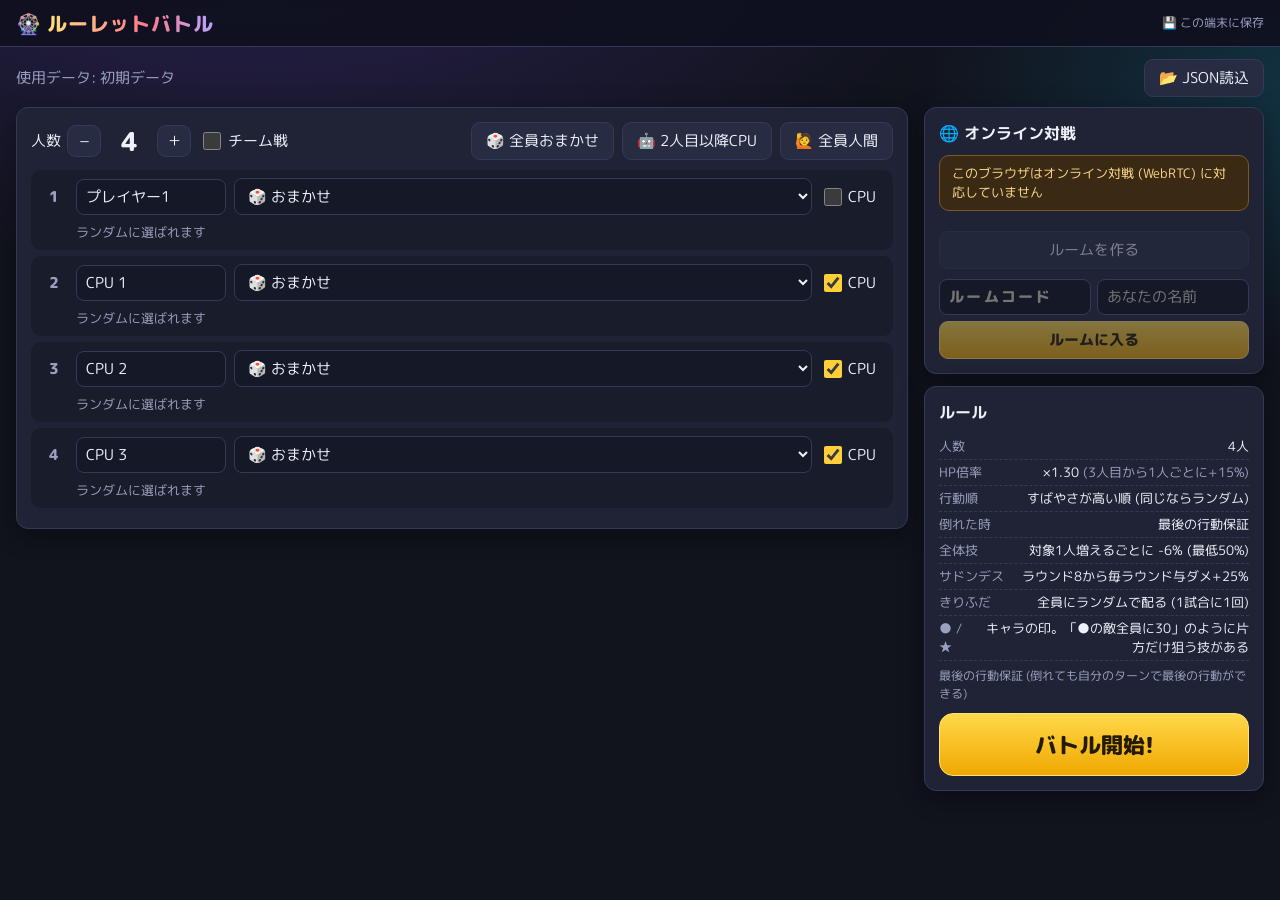
==== index.html @ 2f249129 "Deploy roulette battle site Co-Authored-By: Claude Opus 5.5 <noreply@anthropic.com>" ====
<!doctype html>
<html lang="ja">
<head>
<meta charset="utf-8">
<meta name="viewport" content="width=device-width, initial-scale=1, viewport-fit=cover">
<meta name="theme-color" content="#11131d">
<title>ルーレットバトル</title>
<link rel="stylesheet" href="css/style.css?v=4">
</head>
<body>
<!-- BUILD:HEAD-START -->
<header class="app-head" id="appHead">
  <div class="brand">🎡 <span class="title">ルーレットバトル</span></div>
  <span class="sync" id="syncInd"></span>
</header>
<!-- BUILD:HEAD-END -->

<!-- BUILD:APP-START -->
<div id="playApp">
<div class="wrap">

  <section id="setup">
    <div class="setup-head">
      <span id="dataInfo" class="dim"></span>
      <div class="grow"></div>
      <button type="button" id="importBtn">📂 JSON読込</button>
      <input id="importFile" type="file" accept=".json,application/json" hidden>
    </div>
    <div id="dataWarn" class="warn-box" hidden></div>
    <div class="setup-grid">
      <div class="panel setup-players">
        <div class="row setup-tools">
          <div class="count-ctl">
            <span>人数</span>
            <button type="button" class="icon" id="cntMinus" aria-label="人数を減らす">−</button>
            <span class="n" id="cntN">4</span>
            <button type="button" class="icon" id="cntPlus" aria-label="人数を増やす">＋</button>
          </div>
          <label class="row" style="gap:4px"><input type="checkbox" id="teamMode"> チーム戦</label>
          <div class="grow"></div>
          <button type="button" id="allRandom">🎲 全員おまかせ</button>
          <button type="button" id="allCpu">🤖 2人目以降CPU</button>
          <button type="button" id="allHuman">🙋 全員人間</button>
        </div>
        <div id="prows"></div>
      </div>
      <div class="setup-side">
        <div class="panel online-panel" id="onlinePanel"></div>
        <div class="panel side-box">
          <h3>ルール</h3>
          <div id="ruleInfo"></div>
          <button type="button" class="primary big-start" id="startBtn">バトル開始!</button>
        </div>
      </div>
    </div>
    <div class="mobile-start"><button type="button" class="primary" id="startBtn2">バトル開始!</button></div>
  </section>

  <section id="lobby" hidden>
    <div class="panel lobby-panel">
      <div id="lobbyBody"></div>
      <div class="row" style="margin-top:14px"><button type="button" class="danger" id="leaveBtn">ルームから退出</button></div>
    </div>
  </section>

  <section id="battle" hidden>
    <div class="topbar">
      <div class="round" id="roundLbl">ラウンド 1</div>
      <div class="ctrls">
        <select id="speedSel" title="演出の速さ" aria-label="演出の速さ">
          <option value="normal">ふつう</option>
          <option value="fast">はやい</option>
          <option value="turbo">さいそく</option>
        </select>
        <button type="button" class="icon" id="soundBtn" title="効果音">🔊</button>
        <button type="button" class="icon" id="pauseBtn" title="CPUの自動進行を一時停止">⏸</button>
        <button type="button" id="quitBtn">終了</button>
      </div>
      <div class="order-strip" id="orderStrip"></div>
    </div>
    <div class="battle">
      <div class="board" id="board"></div>
      <div class="side">
        <div class="panel turn-panel" id="turnPanel">
          <div class="turn-head" id="turnHead"></div>
          <div class="wheel-title" id="wheelTitle"></div>
          <div class="wheel-box">
            <canvas id="wheel"></canvas>
            <div class="result-banner" id="banner"></div>
          </div>
          <div class="prompt" id="prompt"></div>
          <div class="target-bar" id="targetBar"></div>
          <div class="row spin-row">
            <button type="button" class="primary spin-btn" id="spinBtn" disabled>スピン!</button>
            <button type="button" class="item-btn" id="itemBtn" hidden>🃏 きりふだを使う</button>
          </div>
        </div>
        <details class="panel log-wrap" id="logWrap" open>
          <summary>バトルログ</summary>
          <div class="logbox" id="log"></div>
        </details>
      </div>
    </div>
  </section>

  <section id="result" hidden>
    <div class="panel result">
      <div style="font-size:60px" id="resIcon">🏆</div>
      <h2 class="title" id="resTitle"></h2>
      <div id="resRank" style="max-width:760px;margin:0 auto"></div>
      <div class="row" style="justify-content:center;margin-top:18px">
        <button type="button" class="primary" id="againBtn">同じメンバーでもう一度</button>
        <button type="button" id="backBtn">セットアップに戻る</button>
        <button type="button" id="showLogBtn">ログを見る</button>
        <span class="dim" id="guestWait" hidden>ホストが次のバトルを始めるのを待っています…</span>
        <button type="button" class="danger" id="leaveBtn2" hidden>ルームから退出</button>
      </div>
    </div>
  </section>
</div>
<div id="modal" class="modal-bg" hidden></div>
</div>
<!-- BUILD:APP-END -->

<!-- BUILD:SCRIPTS-START -->
<script src="js/default-data.js?v=4"></script>
<script src="js/engine.js?v=4"></script>
<script src="js/store.js?v=4"></script>
<script src="js/ui.js?v=4"></script>
<script src="js/wheel.js?v=4"></script>
<script src="js/net.js?v=4"></script>
<script src="js/game.js?v=4"></script>
<script src="js/app.js?v=4"></script>
<!-- BUILD:SCRIPTS-END -->
</body>
</html>
---- css/style.css ----
@import url('https://fonts.googleapis.com/css2?family=M+PLUS+Rounded+1c:wght@400;700;800&display=swap');

/* レイアウト: 上に切替ヘッダ、PC は盤面+ルーレットの2列、スマホは1列 (ルーレットが上)。
   夜のゲームセンターのような暗い単一テーマ */
:root {
  --bg: #11131d;
  --bg2: #191c2a;
  --panel: #1f2335;
  --panel2: #272c42;
  --line: #34395a;
  --text: #eef0fa;
  --dim: #9aa0bf;
  --accent: #ffcf3a;
  --accent-ink: #231a00;
  --accent2: #ff4d6d;
  --good: #5fd38a;
  --bad: #ff6b6b;
  --blue: #5aa9f0;
  --gold-text: #ffe07a;
  --radius: 12px;
  --shadow: 0 6px 24px rgba(0, 0, 0, .35);
  --font: 'M PLUS Rounded 1c', 'Hiragino Maru Gothic ProN', 'Hiragino Sans', 'Meiryo', sans-serif;
  --gutter: 16px;
  color-scheme: dark;
}
* { box-sizing: border-box; }
[hidden] { display: none !important; }
html, body { margin: 0; }
body {
  background: radial-gradient(1200px 600px at 20% -10%, #2a2150 0%, transparent 60%), radial-gradient(900px 500px at 110% 10%, #123a4a 0%, transparent 55%), var(--bg);
  background-color: var(--bg);
  background-attachment: fixed;
  color: var(--text);
  font-family: var(--font);
  font-size: 15px;
  min-height: 100vh;
  overflow-x: hidden;
  -webkit-tap-highlight-color: transparent;
  touch-action: manipulation;
}
a { color: var(--accent); }
button, input, select, textarea { font: inherit; color: inherit; }
button {
  background: var(--panel2); border: 1px solid var(--line); border-radius: 9px; padding: 7px 14px;
  cursor: pointer; transition: transform .08s, background .15s, border-color .15s; touch-action: manipulation;
}
button:hover:not(:disabled) { background: #323858; border-color: #4a5180; }
button:active:not(:disabled) { transform: translateY(1px); }
button:disabled { opacity: .45; cursor: not-allowed; }
button:focus-visible, input:focus-visible, select:focus-visible, textarea:focus-visible, summary:focus-visible { outline: 2px solid var(--accent); outline-offset: 2px; }
button.primary { background: linear-gradient(180deg, #ffd84a, #f0a800); color: var(--accent-ink); border-color: #ffe27a; font-weight: 800; }
button.primary:hover:not(:disabled) { background: linear-gradient(180deg, #ffe16d, #ffb81f); }
button.danger { background: #4a1f2a; border-color: #7a3040; }
button.small { padding: 3px 9px; font-size: 13px; }
button.icon { padding: 4px 8px; min-width: 34px; }
input[type=text], input[type=number], input:not([type]), select, textarea {
  background: #151827; border: 1px solid var(--line); border-radius: 8px; padding: 6px 9px; min-width: 0; max-width: 100%;
}
input[type=number] { width: 80px; }
input[type=checkbox] { width: 18px; height: 18px; accent-color: var(--accent); vertical-align: middle; }
label { cursor: pointer; }
summary { cursor: pointer; }

.wrap { max-width: 1400px; margin: 0 auto; padding: 12px var(--gutter) 16px; }
.title {
  font-weight: 800; letter-spacing: .04em; margin: 0; text-wrap: balance;
  background: linear-gradient(90deg, #ffe07a, #ff7a8a 60%, #b9a2ff); -webkit-background-clip: text; background-clip: text; color: transparent;
}
.panel { background: var(--panel); border: 1px solid var(--line); border-radius: var(--radius); box-shadow: var(--shadow); }
.dim { color: var(--dim); }
.row { display: flex; gap: 8px; align-items: center; flex-wrap: wrap; }
.grow { flex: 1; }
.badge {
  display: inline-flex; align-items: center; gap: 3px; padding: 1px 7px; border-radius: 999px; font-size: 12px; font-weight: 700;
  background: #2d3250; border: 1px solid rgba(255, 255, 255, .12); white-space: nowrap;
}
.warn-box { background: #3a2a14; border: 1px solid #7a5a20; color: #ffd98a; border-radius: 10px; padding: 8px 12px; font-size: 13px; margin-bottom: 10px; }
.warn-box ul { margin: 4px 0 0; padding-left: 18px; }
.ico { font-size: 28px; line-height: 1; display: inline-block; width: 36px; text-align: center; flex: none; }
img.ico { width: 36px; height: 36px; object-fit: cover; border-radius: 8px; }
.ico.big { font-size: 52px; width: 60px; }
img.ico.big { width: 60px; height: 60px; }
.ico.huge { font-size: 70px; width: 90px; }
img.ico.huge { width: 90px; height: 90px; }
.marks { font-size: 13px; white-space: nowrap; display: inline-flex; gap: 2px; align-items: center; }
.marks .dot { color: #7fd8ff; font-weight: 800; }
.marks .star { color: #ffd84a; font-weight: 800; }
.marks .spd { color: var(--dim); font-size: 11px; }
.auto-desc { color: var(--gold-text); font-size: 12px; }
.scroll-x { overflow-x: auto; max-width: 100%; }

/* ========== アプリのヘッダ (あそぶ / つくる) ========== */
.app-head {
  position: sticky; top: env(safe-area-inset-top, 0px); z-index: 20;
  display: flex; align-items: center; gap: 12px; flex-wrap: wrap;
  padding: 8px var(--gutter); background: #0f1120ee; border-bottom: 1px solid var(--line); backdrop-filter: blur(6px);
}
.app-head .brand { font-weight: 800; font-size: 20px; display: flex; align-items: center; gap: 6px; }
.mode-switch { display: flex; background: #151827; border: 1px solid var(--line); border-radius: 12px; padding: 3px; gap: 3px; }
.mode-switch a { border-radius: 9px; padding: 6px 14px; font-weight: 700; color: var(--dim); text-decoration: none; }
.mode-switch a:hover { color: var(--text); }
.mode-switch a.on { background: var(--accent); color: var(--accent-ink); }
.sync { font-size: 12px; color: var(--dim); margin-left: auto; }

/* ========== セットアップ ========== */
.setup-head { display: flex; align-items: center; gap: 10px; flex-wrap: wrap; margin-bottom: 10px; }
.setup-grid { display: grid; grid-template-columns: minmax(0, 1fr) 340px; gap: 16px; align-items: start; }
.setup-players { padding: 14px; min-width: 0; }
.setup-tools { margin-bottom: 10px; }
.prow {
  display: grid; grid-template-columns: 28px minmax(90px, 150px) minmax(150px, 1fr) auto auto; gap: 8px; align-items: center;
  padding: 7px 8px; border-radius: 10px; background: var(--bg2); margin-bottom: 6px; border: 1px solid transparent;
}
.prow .num { font-weight: 800; color: var(--dim); text-align: center; }
.prow .cpuLbl { display: inline-flex; gap: 3px; align-items: center; white-space: nowrap; }
.prow .cinfo { grid-column: 2 / -1; display: flex; gap: 6px; align-items: center; flex-wrap: wrap; font-size: 13px; color: var(--dim); min-width: 0; }
.prow .cinfo .ico { font-size: 22px; width: 26px; }
.prow .cinfo img.ico { width: 26px; height: 26px; }
.prow select.team { width: 96px; }
.setup-side { position: sticky; top: 70px; display: flex; flex-direction: column; gap: 12px; }
.setup-side .panel { padding: 14px; display: flex; flex-direction: column; gap: 10px; }
.setup-side h3 { margin: 0; font-size: 16px; }
.online-panel .row button { flex: 1; }
.join-row { display: grid; grid-template-columns: 1fr 1fr; gap: 6px; }
.join-row #joinCode { text-transform: uppercase; letter-spacing: .15em; font-weight: 800; }
.join-row button { grid-column: 1 / -1; }
.code-big { font-size: 34px; font-weight: 800; letter-spacing: .2em; color: var(--accent); font-variant-numeric: tabular-nums; }
.prow.net { background: #1b2436; border-color: #2f4a70; }
.prow .netname { font-weight: 700; overflow: hidden; text-overflow: ellipsis; white-space: nowrap; }
.prow .csel.dim { font-size: 13px; }
.lobby-panel { padding: 18px; max-width: 760px; margin: 0 auto; }
.lobby-head { display: flex; gap: 16px; align-items: center; flex-wrap: wrap; }
.lobby-list { display: flex; flex-direction: column; gap: 4px; }
.lobby-row { display: flex; gap: 8px; align-items: center; padding: 6px 10px; border-radius: 10px; background: var(--bg2); }
.lobby-row .num { width: 22px; color: var(--dim); font-weight: 800; }
.lobby-row .nm { flex: 1; min-width: 0; overflow: hidden; text-overflow: ellipsis; white-space: nowrap; font-weight: 700; }
.lobby-row.you { border: 1px solid var(--accent); }
.cinfo-wide { display: flex; gap: 6px; align-items: center; flex-wrap: wrap; font-size: 13px; color: var(--dim); }
.you-tag { font-size: 10px; background: var(--accent); color: var(--accent-ink); border-radius: 4px; padding: 0 5px; margin-left: 4px; font-weight: 800; vertical-align: middle; }
.pcard.me { box-shadow: inset 0 0 0 2px #ffcf3a66; }
.rank.me { outline: 2px solid var(--accent); }
.rule-line { font-size: 13px; display: flex; justify-content: space-between; gap: 8px; padding: 3px 0; border-bottom: 1px dashed var(--line); }
.big-start { font-size: 22px; padding: 14px; width: 100%; border-radius: 14px; }
.count-ctl { display: flex; align-items: center; gap: 6px; }
.count-ctl .n { font-size: 26px; font-weight: 800; min-width: 44px; text-align: center; font-variant-numeric: tabular-nums; }
.mobile-start { display: none; }

/* ========== バトル ========== */
.topbar { display: flex; align-items: center; gap: 12px; flex-wrap: wrap; margin-bottom: 12px; }
.topbar .round { font-size: 20px; font-weight: 800; }
.topbar .ctrls { margin-left: auto; order: 2; }
.order-strip { display: flex; gap: 4px; flex-wrap: wrap; flex: 1 1 100%; min-width: 0; order: 3; }
.order-strip .o { padding: 2px 6px; border-radius: 8px; background: var(--panel); border: 1px solid var(--line); font-size: 12px; display: flex; align-items: center; gap: 3px; white-space: nowrap; }
.order-strip .o .ico { font-size: 16px; width: 18px; }
.order-strip .o img.ico { width: 18px; height: 18px; }
.order-strip .o.now { border-color: var(--accent); background: #3c3417; }
.order-strip .o.done { opacity: .45; }
.order-strip .o.downed { border-color: var(--bad); }
.battle { display: grid; grid-template-columns: minmax(0, 1fr) 440px; gap: 14px; align-items: start; }
.board { display: grid; grid-template-columns: repeat(auto-fill, minmax(205px, 1fr)); gap: 10px; min-width: 0; }

.pcard {
  position: relative; padding: 9px 10px 10px; border-radius: 12px; background: var(--panel); border: 2px solid var(--line);
  transition: transform .15s, border-color .15s, box-shadow .15s, opacity .3s; cursor: default; min-width: 0;
}
.pcard .head { display: flex; gap: 8px; align-items: center; padding-right: 26px; }
.pcard .head .ico { font-size: 34px; width: 42px; }
.pcard .head img.ico { width: 42px; height: 42px; }
.pcard .names { min-width: 0; flex: 1; }
.pcard .pname { font-weight: 800; white-space: nowrap; overflow: hidden; text-overflow: ellipsis; }
.pcard .cname { font-size: 12px; color: var(--dim); white-space: nowrap; overflow: hidden; text-overflow: ellipsis; }
.pcard .ord { position: absolute; top: -8px; left: -8px; background: #0f1120; border: 1px solid var(--line); border-radius: 999px; font-size: 11px; padding: 1px 6px; font-weight: 800; }
.pcard .cpu { font-size: 10px; color: var(--dim); border: 1px solid var(--line); border-radius: 4px; padding: 0 4px; margin-left: 4px; }
.pcard .team-tag { font-size: 10px; border-radius: 4px; padding: 0 5px; margin-left: 4px; color: #111; font-weight: 800; }
.pcard .tags { display: flex; gap: 4px; flex-wrap: wrap; margin: 6px 0 4px; align-items: center; }
.pcard .info-btn { position: absolute; top: 6px; right: 6px; padding: 0 7px; font-size: 12px; border-radius: 6px; min-width: 0; }
.hpbar { position: relative; height: 14px; background: #0d0f19; border-radius: 7px; overflow: hidden; border: 1px solid #0a0b12; }
.hpbar .fill { position: absolute; inset: 0 auto 0 0; background: linear-gradient(90deg, #3ed17a, #8af0a8); transition: width .45s ease, background .3s; }
.hpbar .fill.mid { background: linear-gradient(90deg, #e8b400, #ffe07a); }
.hpbar .fill.low { background: linear-gradient(90deg, #e03a3a, #ff8a7a); }
.hpbar .lag { position: absolute; inset: 0 auto 0 0; background: #ff5a5a88; transition: width 1.1s ease .35s; }
.hptext { font-size: 12px; text-align: right; font-weight: 700; margin-top: 2px; font-variant-numeric: tabular-nums; }
.chips { display: flex; gap: 3px; flex-wrap: wrap; margin-top: 4px; min-height: 4px; }
.chip { font-size: 11px; padding: 1px 6px; border-radius: 6px; background: #2b3050; border: 1px solid rgba(255, 255, 255, .1); white-space: nowrap; }
.chip.st { color: #111; font-weight: 800; }
.chip.buff { background: #173a2a; border-color: #2f7a52; color: #9ef0bf; }
.chip.debuff { background: #3d1c24; border-color: #7a3040; color: #ffb0bd; }
.pcard.current { border-color: var(--accent); box-shadow: 0 0 0 3px #ffcf3a44, 0 0 22px #ffcf3a55; transform: translateY(-2px); }
.pcard.targetable { cursor: pointer; border-color: #ff8fa3; }
.pcard.targetable:hover { transform: translateY(-3px); box-shadow: 0 0 16px #ff4d6d77; }
.pcard.targeted { border-color: var(--accent2); box-shadow: 0 0 0 3px #ff4d6d66, 0 0 24px #ff4d6d88; }
.pcard.targeted::after { content: '🎯'; position: absolute; right: 8px; bottom: 6px; font-size: 22px; }
.pcard.downed { border-color: var(--bad); animation: blink 1.1s infinite; }
.pcard.out { opacity: .35; filter: grayscale(.9); }
.pcard.out::before { content: '脱落'; position: absolute; inset: 0; display: grid; place-items: center; font-size: 30px; font-weight: 800; color: #ff8a8a; transform: rotate(-12deg); z-index: 2; }
.pcard.winner { border-color: var(--accent); box-shadow: 0 0 30px #ffcf3a88; }
.pcard.shake { animation: shake .4s; }
.pcard.evolve { animation: evolve 1.2s; }
@keyframes blink { 50% { box-shadow: 0 0 18px #ff4d4d88; } }
@keyframes shake { 20% { transform: translateX(-6px); } 40% { transform: translateX(6px); } 60% { transform: translateX(-4px); } 80% { transform: translateX(3px); } }
@keyframes evolve { 0% { box-shadow: 0 0 0 #8ff0ff; } 30% { box-shadow: 0 0 40px 10px #8ff0ffcc; background: #2a4a5a; } 100% { box-shadow: 0 0 0 #8ff0ff; } }
.floater { position: absolute; left: 50%; top: 30%; transform: translateX(-50%); font-weight: 800; font-size: 26px; pointer-events: none; z-index: 5; text-shadow: 0 2px 0 #000, 0 0 8px #000; animation: floatUp 1.3s ease-out forwards; white-space: nowrap; }
.floater.dmg { color: #ff6b6b; }
.floater.heal { color: #6cf0a0; }
.floater.status, .floater.debuff { color: #ffa8e0; font-size: 18px; }
.floater.buff { color: #9ef0bf; font-size: 18px; }
.floater.guard { color: #8fd0ff; font-size: 20px; }
.floater.ability { color: var(--gold-text); font-size: 16px; }
.floater.ko, .floater.out { color: #ff3a3a; font-size: 30px; }
@keyframes floatUp { 0% { opacity: 0; transform: translate(-50%, 10px) scale(.7); } 15% { opacity: 1; transform: translate(-50%, 0) scale(1.15); } 100% { opacity: 0; transform: translate(-50%, -48px) scale(1); } }

.side { display: flex; flex-direction: column; gap: 12px; position: sticky; top: 12px; min-width: 0; }
.turn-panel { padding: 12px; text-align: center; }
.turn-head { display: flex; align-items: center; gap: 10px; justify-content: center; min-height: 48px; }
.turn-head .ico { font-size: 40px; width: 48px; }
.turn-head img.ico { width: 48px; height: 48px; }
.turn-head .who { font-size: 20px; font-weight: 800; }
.turn-head .sub { font-size: 12px; color: var(--dim); }
.wheel-box { position: relative; width: 100%; max-width: 380px; margin: 8px auto 4px; }
.wheel-box canvas { width: 100%; max-width: 100%; aspect-ratio: 1 / 1; display: block; }
.prompt { min-height: 26px; font-weight: 700; color: var(--accent); }
.wheel-title { min-height: 20px; font-weight: 800; color: var(--gold-text); margin-top: 4px; }
.spin-row { justify-content: center; margin-top: 6px; }
.item-btn { background: linear-gradient(180deg, #5b3fa0, #3b2870); border-color: #8a6ad8; font-weight: 800; }
.item-btn:hover:not(:disabled) { background: linear-gradient(180deg, #6b4fb8, #4b3490); }
.chip.item { background: #3b2870; border-color: #8a6ad8; }
.target-bar { display: flex; gap: 6px; overflow-x: auto; padding: 4px 2px 6px; scroll-snap-type: x proximity; }
.target-bar .tgt { flex: 0 0 auto; display: grid; grid-template-columns: auto minmax(0, 1fr); grid-template-rows: auto auto; column-gap: 6px; align-items: center; padding: 5px 8px; text-align: left; min-width: 120px; max-width: 170px; scroll-snap-align: start; }
.target-bar .tgt .ico { grid-row: 1 / 3; font-size: 24px; width: 28px; }
.target-bar .tgt img.ico { width: 28px; height: 28px; }
.target-bar .tgt .tn { font-size: 13px; font-weight: 700; white-space: nowrap; overflow: hidden; text-overflow: ellipsis; }
.target-bar .tgt .tbar { display: block; height: 5px; background: #0d0f19; border-radius: 3px; overflow: hidden; position: relative; }
.target-bar .tgt .tbar i { position: absolute; inset: 0 auto 0 0; background: var(--good); }
.target-bar .tgt .tp { display: none; }
.target-bar .tgt.on { border-color: var(--accent2); background: #3d1c28; box-shadow: 0 0 0 2px #ff4d6d66; }
.spin-btn { font-size: 22px; padding: 12px 34px; border-radius: 14px; }
.result-banner {
  position: absolute; left: 50%; top: 50%; transform: translate(-50%, -50%) scale(.6); opacity: 0; pointer-events: none;
  background: #0f1120ee; border: 2px solid var(--accent); border-radius: 14px; padding: 10px 18px; min-width: 60%;
  transition: transform .25s cubic-bezier(.2, 1.6, .4, 1), opacity .2s; z-index: 3;
}
.result-banner.show { transform: translate(-50%, -50%) scale(1); opacity: 1; }
.result-banner .mv { font-size: 26px; font-weight: 800; }
.result-banner .kd { font-size: 12px; color: var(--dim); }
.log-wrap { padding: 8px 12px; }
.log-wrap summary { font-weight: 700; color: var(--dim); font-size: 13px; }
.logbox { max-height: 330px; overflow-y: auto; font-size: 13px; line-height: 1.55; margin-top: 6px; }
.logbox .l { white-space: pre-wrap; overflow-wrap: anywhere; }
.logbox .round { color: var(--accent); font-weight: 800; margin-top: 6px; }
.logbox .turn { color: #b9c2ff; font-weight: 700; margin-top: 4px; }
.logbox .act { color: #fff; font-weight: 700; }
.logbox .dmg { color: #ff9a9a; }
.logbox .good { color: #8ff0b4; }
.logbox .bad { color: #ffb0d0; }
.logbox .ko { color: #ff5a5a; font-weight: 800; }
.logbox .ability { color: var(--gold-text); }
.logbox .sys { color: var(--accent); font-weight: 800; }
.ctrls { display: flex; gap: 6px; align-items: center; }

/* モーダル・ダイアログ */
.modal-bg { position: fixed; inset: 0; background: #000a; display: grid; place-items: center; z-index: 50; padding: 16px; padding-top: calc(16px + env(safe-area-inset-top, 0px)); padding-bottom: calc(16px + env(safe-area-inset-bottom, 0px)); }
.dialog-bg { z-index: 80; }
.modal { width: min(720px, 100%); max-height: 88vh; overflow: auto; padding: 18px; position: relative; }
.modal .close { position: absolute; top: 10px; right: 10px; }
.dialog { width: min(440px, 100%); }
.dialog h3 { margin: 0 0 8px; }
.dialog-msg { line-height: 1.6; overflow-wrap: anywhere; }
.dialog-btns { display: flex; justify-content: flex-end; gap: 8px; margin-top: 16px; flex-wrap: wrap; }
.dialog-btns button { min-width: 96px; padding: 9px 16px; }
.cdetail { display: grid; grid-template-columns: 240px minmax(0, 1fr); gap: 16px; }
.cdetail canvas { width: 100%; max-width: 100%; aspect-ratio: 1/1; }
.mh { margin: 12px 0 4px; font-size: 15px; }
.mh:first-child { margin-top: 0; }
.mvlist { margin: 0; padding: 0; list-style: none; font-size: 13px; }
.mvlist li { display: flex; gap: 6px; align-items: flex-start; padding: 4px 0; border-bottom: 1px dashed var(--line); }
.mvlist .mvtxt { min-width: 0; flex: 1; }
.mvlist .sw { width: 12px; height: 12px; border-radius: 3px; flex: none; display: inline-block; border: 1px solid #0005; margin-top: 3px; }
.mvlist .pct { color: var(--dim); font-variant-numeric: tabular-nums; flex: none; }
.toast { position: fixed; bottom: calc(18px + env(safe-area-inset-bottom, 0px)); left: 50%; transform: translateX(-50%); background: #0f1120; border: 1px solid var(--accent); padding: 8px 16px; border-radius: 10px; z-index: 100; box-shadow: var(--shadow); max-width: calc(100% - 32px); }

/* 結果 */
.result { text-align: center; padding: 24px; }
.result h2 { font-size: 36px; margin: 6px 0 16px; }
.rank { display: grid; grid-template-columns: 44px 44px minmax(0, 1fr) auto; gap: 10px; align-items: center; text-align: left; padding: 8px 12px; border-radius: 10px; background: var(--bg2); margin-bottom: 6px; }
.rank .pos { font-size: 22px; font-weight: 800; text-align: center; }
.rank.first { background: linear-gradient(90deg, #4a3a0a, #2a2410); border: 1px solid var(--accent); }
.rank .rn { min-width: 0; }
.rank .stat { font-size: 12px; color: var(--dim); white-space: nowrap; font-variant-numeric: tabular-nums; }

/* ========== エディタ ========== */
.ed-bar { display: flex; align-items: center; gap: 8px; flex-wrap: wrap; padding: 8px var(--gutter); }
.saved-ind { font-size: 12px; color: var(--dim); }
.tabs { display: flex; gap: 4px; padding: 0 var(--gutter); overflow-x: auto; scrollbar-width: thin; }
.tabs button { border-radius: 10px 10px 0 0; border-bottom: none; background: #1a1d2c; white-space: nowrap; flex: none; }
.tabs button.on { background: var(--panel); border-color: var(--accent); color: var(--accent); font-weight: 800; }
.ed-body { display: grid; grid-template-columns: 300px minmax(0, 1fr); gap: 14px; padding: 0 var(--gutter) 40px; }
.ed-body.full { grid-template-columns: minmax(0, 1fr); }
.ed-list { padding: 10px; position: sticky; top: 64px; max-height: calc(100vh - 80px); overflow: auto; align-self: start; }
.list-tools { gap: 4px; margin-bottom: 8px; }
.ed-list .item { display: flex; width: 100%; gap: 6px; align-items: center; padding: 6px 8px; border-radius: 8px; cursor: pointer; border: 1px solid transparent; background: transparent; text-align: left; }
.ed-list .item:hover { background: var(--panel2); }
.ed-list .item.on { background: #3a3420; border-color: var(--accent); }
.ed-list .item .ico { font-size: 20px; width: 24px; }
.ed-list .item img.ico { width: 24px; height: 24px; }
.ed-list .item .nm { flex: 1; min-width: 0; overflow: hidden; text-overflow: ellipsis; white-space: nowrap; }
.ed-list .item .ex { font-size: 12px; white-space: nowrap; }
.ed-list .item .chev { display: none; color: var(--dim); }
.ed-list .item .sw, .sw { width: 12px; height: 12px; border-radius: 3px; flex: none; display: inline-block; }
.ed-form { padding: 16px; min-width: 0; }
.ed-form h2 { margin: 0 0 10px; font-size: 20px; display: flex; align-items: center; gap: 8px; flex-wrap: wrap; }
.m-back { display: none; margin-bottom: 10px; }
.fgrid { display: grid; grid-template-columns: repeat(auto-fill, minmax(200px, 1fr)); gap: 10px 14px; margin-bottom: 12px; }
.f { display: flex; flex-direction: column; gap: 3px; font-size: 13px; min-width: 0; }
.f > span { color: var(--dim); font-size: 12px; }
.f.wide { grid-column: 1 / -1; }
.f.inline { flex-direction: row; align-items: center; gap: 6px; }
.f input[type=number] { width: 100%; }
.f .hint { font-size: 11px; color: var(--dim); }
.colorpick { width: 44px; height: 34px; padding: 0; border: none; background: none; flex: none; }
.img-prev { width: 32px; height: 32px; object-fit: cover; border-radius: 6px; vertical-align: middle; }
.bonus-grid { display: grid; grid-template-columns: repeat(auto-fill, minmax(96px, 1fr)); gap: 6px; }
.bonus-cell { display: flex; flex-direction: column; gap: 2px; font-size: 12px; color: var(--dim); }
.bonus-cell input { width: 100%; }
.sec { border-top: 1px solid var(--line); margin-top: 14px; padding-top: 12px; }
.sec h3 { margin: 0 0 8px; font-size: 15px; display: flex; align-items: center; gap: 8px; flex-wrap: wrap; }
.sec > summary { font-weight: 700; }
.eff { background: var(--bg2); border: 1px solid var(--line); border-radius: 10px; padding: 8px 10px; margin-bottom: 8px; }
.eff .ehead { display: flex; gap: 6px; align-items: center; flex-wrap: wrap; }
.eff .ehead select { max-width: 100%; }
.eff .chance { width: 64px; }
.eff .eparams, .eparams { display: grid; grid-template-columns: repeat(auto-fill, minmax(170px, 1fr)); gap: 6px 10px; margin-top: 8px; }
.eff details { margin-top: 6px; font-size: 13px; }
.eff details summary { color: var(--dim); }
.eff .summary { font-size: 12px; color: var(--gold-text); margin-top: 6px; }
.preset-sel { max-width: 100%; }
.mrows { display: flex; flex-direction: column; gap: 4px; }
.mrow { display: grid; grid-template-columns: 14px minmax(0, 1fr) 70px 80px 52px auto; grid-template-areas: "sw sel w p pct btn"; gap: 6px; align-items: center; font-size: 13px; }
.mrow.mhead { color: var(--dim); font-size: 12px; }
.mrow .c-sw { grid-area: sw; }
.mrow .c-sel { grid-area: sel; min-width: 0; }
.mrow .c-w { grid-area: w; }
.mrow .c-p { grid-area: p; }
.mrow .c-pct { grid-area: pct; font-variant-numeric: tabular-nums; text-align: right; }
.mrow .c-btn { grid-area: btn; display: flex; gap: 2px; }
.mrow .c-sw i { display: block; width: 14px; height: 14px; border-radius: 3px; }
.mrow select { width: 100%; }
.mrow input { width: 100%; }
.mrow .mlbl { display: none; }
.mtable { width: 100%; border-collapse: collapse; font-size: 13px; }
.mtable th, .mtable td { padding: 4px 6px; border-bottom: 1px solid var(--line); text-align: left; white-space: nowrap; }
.mtable th { color: var(--dim); font-weight: 400; font-size: 12px; }
.chart-table { border-collapse: collapse; font-size: 13px; }
.chart-table th, .chart-table td { border: 1px solid var(--line); padding: 3px; text-align: center; white-space: nowrap; }
.chart-table td input { width: 58px; text-align: center; }
.chart-table td.hi input { background: #173a2a; }
.chart-table td.lo input { background: #3d1c24; }
.char-preview { display: grid; grid-template-columns: 260px minmax(0, 1fr); gap: 16px; align-items: start; }
.char-preview canvas { width: 100%; max-width: 100%; aspect-ratio: 1/1; }
.checks { display: flex; flex-wrap: wrap; gap: 6px 12px; }
.checks label { display: inline-flex; gap: 4px; align-items: center; font-size: 13px; }
.sync-box { background: var(--bg2); border: 1px solid var(--line); border-radius: 10px; padding: 10px 12px; }
textarea.json { width: 100%; min-height: 300px; font-family: Consolas, monospace; font-size: 12px; }

/* ========== タブレット以下 ========== */
@media (max-width: 980px) {
  .setup-grid, .battle { grid-template-columns: minmax(0, 1fr); }
  .setup-side { position: static; }
  .setup-side .big-start { display: none; }
  .setup-side { position: static; }
  .mobile-start {
    display: block; position: fixed; left: 0; right: 0; bottom: 0; z-index: 30;
    padding: 10px var(--gutter) calc(10px + env(safe-area-inset-bottom, 0px));
    background: linear-gradient(180deg, transparent, #11131dee 30%);
  }
  .mobile-start button { width: 100%; font-size: 20px; padding: 13px; border-radius: 14px; }
  #setup { padding-bottom: 84px; }
  .side { position: static; order: -1; }
  .board { grid-template-columns: repeat(auto-fill, minmax(170px, 1fr)); }
  .wheel-box { max-width: min(340px, 42vh); }
  .order-strip { flex-wrap: nowrap; overflow-x: auto; scrollbar-width: none; }
  .logbox { max-height: 200px; }
  .cdetail { grid-template-columns: minmax(0, 1fr); }
  .cdetail > div:first-child { max-width: 260px; margin: 0 auto; width: 100%; }
  .ed-body { grid-template-columns: minmax(0, 1fr); }
  .ed-list { position: static; max-height: none; }
  .ed-body:not(.full):not(.m-detail) .ed-form { display: none; }
  .ed-body.m-detail .ed-list { display: none; }
  .m-back { display: inline-block; }
  .ed-list .item { padding: 10px 8px; border-bottom: 1px solid var(--line); border-radius: 0; }
  .ed-list .item .chev { display: inline; }
  .char-preview { grid-template-columns: minmax(0, 1fr); }
  .prev-wheel { max-width: 260px; margin: 0 auto; width: 100%; }
}

/* ========== スマホ ========== */
@media (max-width: 560px) {
  .app-head { gap: 8px; padding-top: 6px; padding-bottom: 6px; }
  .app-head .brand { font-size: 16px; }
  .app-head .brand .title { display: none; }
  .mode-switch button { padding: 6px 12px; }
  .sync { flex-basis: 100%; margin-left: 0; font-size: 11px; }
  .setup-tools > button { flex: 1 1 auto; font-size: 13px; padding: 6px 8px; }
  .prow { grid-template-columns: 22px minmax(0, 1fr) auto auto; }
  .prow .num { grid-row: 1; grid-column: 1; }
  .prow .pname { grid-row: 1; grid-column: 2; }
  .prow .cpuLbl { grid-row: 1; grid-column: 3; }
  .prow .team { grid-row: 1; grid-column: 4; }
  .prow select.team { width: 86px; }
  .prow .csel { grid-row: 2; grid-column: 1 / -1; }
  .prow .cinfo { grid-row: 3; grid-column: 1 / -1; }
  .board { grid-template-columns: repeat(2, minmax(0, 1fr)); gap: 8px; }
  .pcard { padding: 7px 8px 8px; }
  .pcard .head .ico { font-size: 26px; width: 30px; }
  .pcard .head img.ico { width: 30px; height: 30px; }
  .pcard .pname { font-size: 14px; }
  .pcard .tags { margin: 4px 0 3px; gap: 3px; }
  .pcard .tags .type { display: none; }
  .pcard .ord { font-size: 10px; }
  .floater { font-size: 22px; }
  .turn-head .who { font-size: 17px; }
  .spin-btn, .item-btn { width: 100%; }
  .code-big { font-size: 28px; }
  .result { padding: 16px 12px; }
  .result h2 { font-size: 26px; }
  .rank { grid-template-columns: 30px 36px minmax(0, 1fr); gap: 8px; }
  .rank .stat { grid-column: 3; white-space: normal; }
  .ed-bar .lbl { display: none; }
  .fgrid { grid-template-columns: repeat(auto-fill, minmax(140px, 1fr)); }
  .eff .eparams, .eparams { grid-template-columns: repeat(auto-fill, minmax(140px, 1fr)); }
  .mrow { grid-template-columns: 1fr 1fr 48px; grid-template-areas: "sel sel sel" "w p pct" "btn btn btn"; padding: 8px; background: var(--bg2); border-radius: 10px; border-left: 4px solid var(--sw, #555); }
  .mrow.mhead { display: none; }
  .mrow .c-sw { display: none; }
  .mrow .mlbl { display: block; color: var(--dim); font-size: 11px; }
  .mrow .c-btn { justify-content: flex-end; }
}

/* iOS で入力欄にフォーカスした時の自動ズームを防ぐ */
@media (pointer: coarse) {
  input[type=text], input[type=number], input:not([type]), select, textarea { font-size: 16px; }
  button.small { padding: 6px 10px; }
}

@media (prefers-reduced-motion: reduce) {
  *, *::before, *::after { animation-duration: .01ms !important; transition-duration: .01ms !important; }
}
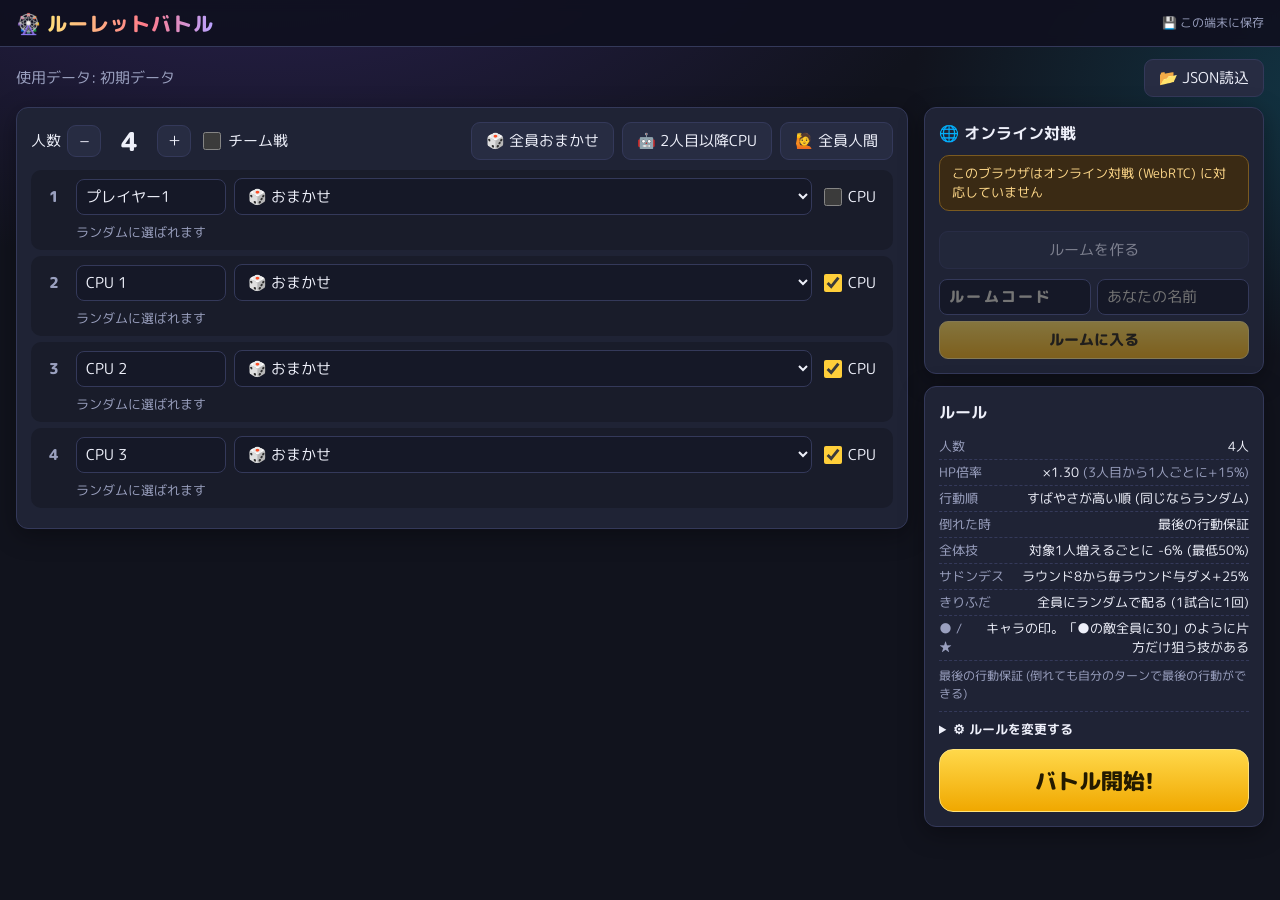
==== commit 1c6dc1e8: "Deploy roulette battle site Co-Authored-By: Claude Opus 5.5 <noreply@anthropic.com>" ====
--- a/index.html
+++ b/index.html
@@ -5,7 +5,7 @@
 <meta name="viewport" content="width=device-width, initial-scale=1, viewport-fit=cover">
 <meta name="theme-color" content="#11131d">
 <title>ルーレットバトル</title>
-<link rel="stylesheet" href="css/style.css?v=4">
+<link rel="stylesheet" href="css/style.css?v=10">
 </head>
 <body>
 <!-- BUILD:HEAD-START -->
@@ -123,14 +123,14 @@
 <!-- BUILD:APP-END -->
 
 <!-- BUILD:SCRIPTS-START -->
-<script src="js/default-data.js?v=4"></script>
-<script src="js/engine.js?v=4"></script>
-<script src="js/store.js?v=4"></script>
-<script src="js/ui.js?v=4"></script>
-<script src="js/wheel.js?v=4"></script>
-<script src="js/net.js?v=4"></script>
-<script src="js/game.js?v=4"></script>
-<script src="js/app.js?v=4"></script>
+<script src="js/default-data.js?v=10"></script>
+<script src="js/engine.js?v=10"></script>
+<script src="js/store.js?v=10"></script>
+<script src="js/ui.js?v=10"></script>
+<script src="js/wheel.js?v=10"></script>
+<script src="js/net.js?v=10"></script>
+<script src="js/game.js?v=10"></script>
+<script src="js/app.js?v=10"></script>
 <!-- BUILD:SCRIPTS-END -->
 </body>
 </html>
--- a/css/style.css
+++ b/css/style.css
@@ -443,3 +443,67 @@
 @media (prefers-reduced-motion: reduce) {
   *, *::before, *::after { animation-duration: .01ms !important; transition-duration: .01ms !important; }
 }
+
+/* ゲーム画面のルール変更 */
+.rule-edit { margin-top: 8px; border-top: 1px dashed var(--line); padding-top: 8px; }
+.rule-edit summary { font-weight: 700; font-size: 13px; }
+.rule-form { display: grid; grid-template-columns: repeat(auto-fill, minmax(150px, 1fr)); gap: 8px 10px; margin-top: 8px; }
+.rule-form .row { grid-column: 1 / -1; }
+.rule-form input[type=number], .rule-form select { width: 100%; }
+
+/* ========== スマホ: なるべく1画面に収める ========== */
+@media (max-width: 560px) {
+  #battle .topbar { margin-bottom: 6px; gap: 6px; flex-wrap: nowrap; }
+  #battle .topbar .round { font-size: 15px; white-space: nowrap; }
+  #battle .ctrls { gap: 4px; }
+  #battle .ctrls select { padding: 4px 6px; font-size: 14px; }
+  #battle .ctrls button { padding: 4px 8px; min-width: 0; }
+  .order-strip { display: none; }
+  .battle { gap: 8px; }
+  .side { gap: 6px; }
+  .turn-panel { padding: 8px 10px; }
+  .turn-head { min-height: 0; gap: 6px; }
+  .turn-head .ico { font-size: 26px; width: 30px; }
+  .turn-head img.ico { width: 30px; height: 30px; }
+  .turn-head .who { font-size: 15px; }
+  .turn-head .sub { font-size: 11px; }
+  .wheel-title { min-height: 0; font-size: 12px; margin-top: 2px; }
+  .wheel-box { max-width: min(300px, 36vh); margin: 4px auto 2px; }
+  .prompt { min-height: 18px; font-size: 13px; }
+  .target-bar { padding: 2px 0 4px; gap: 4px; }
+  .target-bar .tgt { min-width: 96px; padding: 3px 6px; }
+  .target-bar .tgt .ico { font-size: 18px; width: 22px; }
+  .target-bar .tgt img.ico { width: 22px; height: 22px; }
+  .target-bar .tgt .tn { font-size: 12px; }
+  .spin-row { margin-top: 2px; gap: 6px; flex-wrap: nowrap; }
+  .spin-btn { font-size: 18px; padding: 9px 12px; }
+  .item-btn { font-size: 12px; padding: 9px 8px; width: auto; flex: 0 1 45%; }
+  .result-banner .mv { font-size: 20px; }
+  .log-wrap { padding: 6px 10px; }
+  /* 小さな選手カード: アイコン・名前・HPだけ */
+  .board { grid-template-columns: repeat(3, minmax(0, 1fr)); gap: 6px; }
+  .pcard { padding: 5px 6px 6px; border-width: 2px; border-radius: 9px; }
+  .pcard .head { gap: 4px; padding-right: 0; }
+  .pcard .head .ico { font-size: 20px; width: 22px; }
+  .pcard .head img.ico { width: 22px; height: 22px; }
+  .pcard .pname { font-size: 12px; }
+  .pcard .pname .cpu, .pcard .pname .team-tag, .pcard .pname .you-tag { font-size: 9px; padding: 0 3px; margin-left: 2px; }
+  .pcard .cname, .pcard .tags { display: none; }
+  .pcard .info-btn { display: none; }
+  .pcard { cursor: pointer; }
+  .pcard .ord { font-size: 9px; top: -6px; left: -6px; padding: 0 4px; }
+  .pcard .hpbar { height: 8px; margin-top: 3px; }
+  .pcard .hptext { font-size: 10px; margin-top: 1px; }
+  .pcard .chips { max-height: 16px; overflow: hidden; margin-top: 2px; }
+  .pcard .chip { font-size: 9px; padding: 0 3px; }
+  .pcard.out::before { font-size: 18px; }
+  .pcard.targeted::after { font-size: 14px; right: 4px; bottom: 2px; }
+  .floater { font-size: 18px; }
+  /* セットアップ: 行を詰める */
+  .setup-players { padding: 10px; }
+  .prow { padding: 6px; margin-bottom: 4px; gap: 6px; }
+  .prow .cinfo { font-size: 12px; gap: 4px; }
+  .prow .cinfo .badge.type, .prow .cinfo .marks + span + span { display: none; }
+  .setup-side .panel { padding: 10px; gap: 8px; }
+  .rule-line { font-size: 12px; padding: 2px 0; }
+}
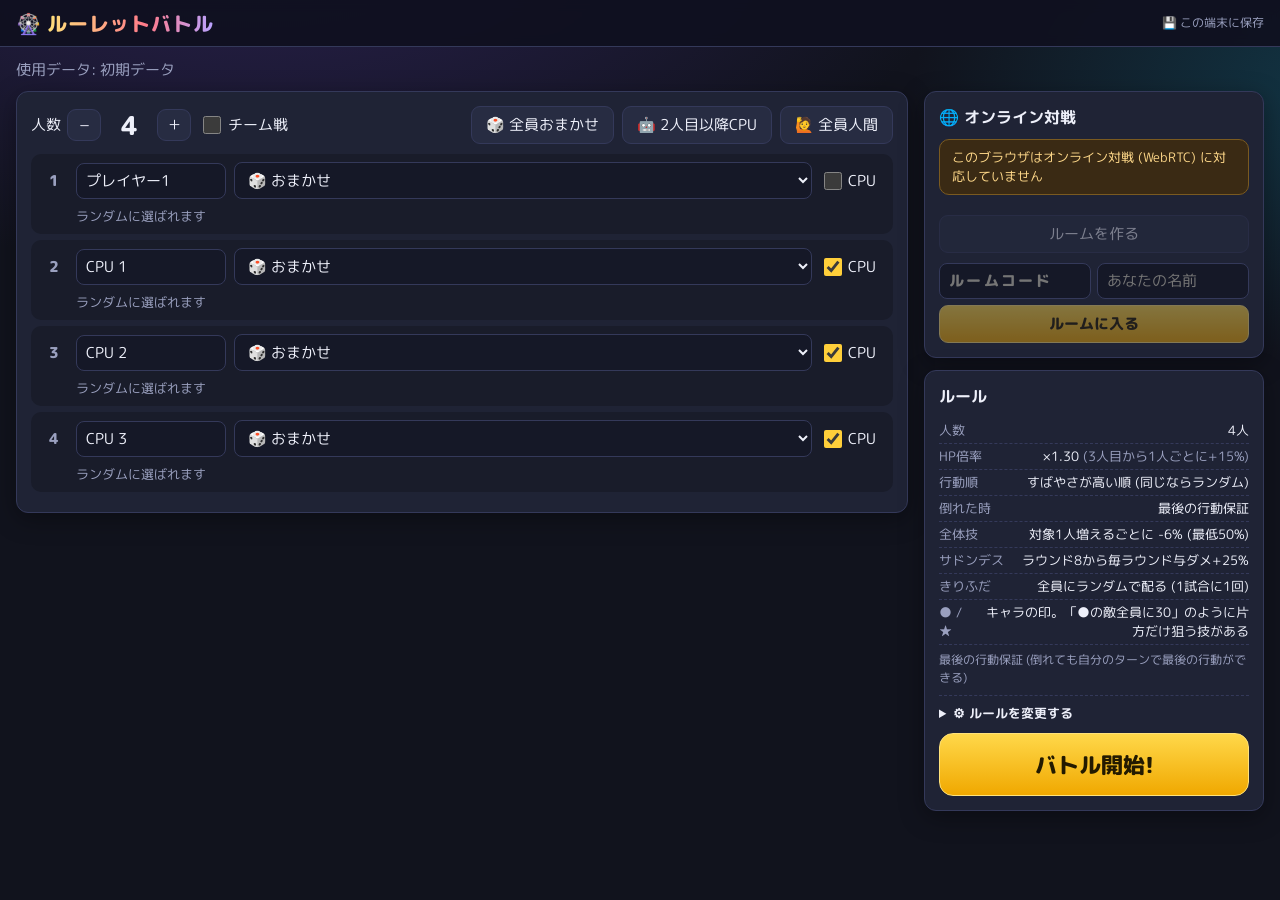
==== commit 1ea0a0d5: "Deploy roulette battle site Co-Authored-By: Claude Opus 5.5 <noreply@anthropic.com>" ====
--- a/index.html
+++ b/index.html
@@ -5,7 +5,7 @@
 <meta name="viewport" content="width=device-width, initial-scale=1, viewport-fit=cover">
 <meta name="theme-color" content="#11131d">
 <title>ルーレットバトル</title>
-<link rel="stylesheet" href="css/style.css?v=10">
+<link rel="stylesheet" href="css/style.css?v=12">
 </head>
 <body>
 <!-- BUILD:HEAD-START -->
@@ -22,9 +22,6 @@
   <section id="setup">
     <div class="setup-head">
       <span id="dataInfo" class="dim"></span>
-      <div class="grow"></div>
-      <button type="button" id="importBtn">📂 JSON読込</button>
-      <input id="importFile" type="file" accept=".json,application/json" hidden>
     </div>
     <div id="dataWarn" class="warn-box" hidden></div>
     <div class="setup-grid">
@@ -123,14 +120,14 @@
 <!-- BUILD:APP-END -->
 
 <!-- BUILD:SCRIPTS-START -->
-<script src="js/default-data.js?v=10"></script>
-<script src="js/engine.js?v=10"></script>
-<script src="js/store.js?v=10"></script>
-<script src="js/ui.js?v=10"></script>
-<script src="js/wheel.js?v=10"></script>
-<script src="js/net.js?v=10"></script>
-<script src="js/game.js?v=10"></script>
-<script src="js/app.js?v=10"></script>
+<script src="js/default-data.js?v=12"></script>
+<script src="js/engine.js?v=12"></script>
+<script src="js/store.js?v=12"></script>
+<script src="js/ui.js?v=12"></script>
+<script src="js/wheel.js?v=12"></script>
+<script src="js/net.js?v=12"></script>
+<script src="js/game.js?v=12"></script>
+<script src="js/app.js?v=12"></script>
 <!-- BUILD:SCRIPTS-END -->
 </body>
 </html>
